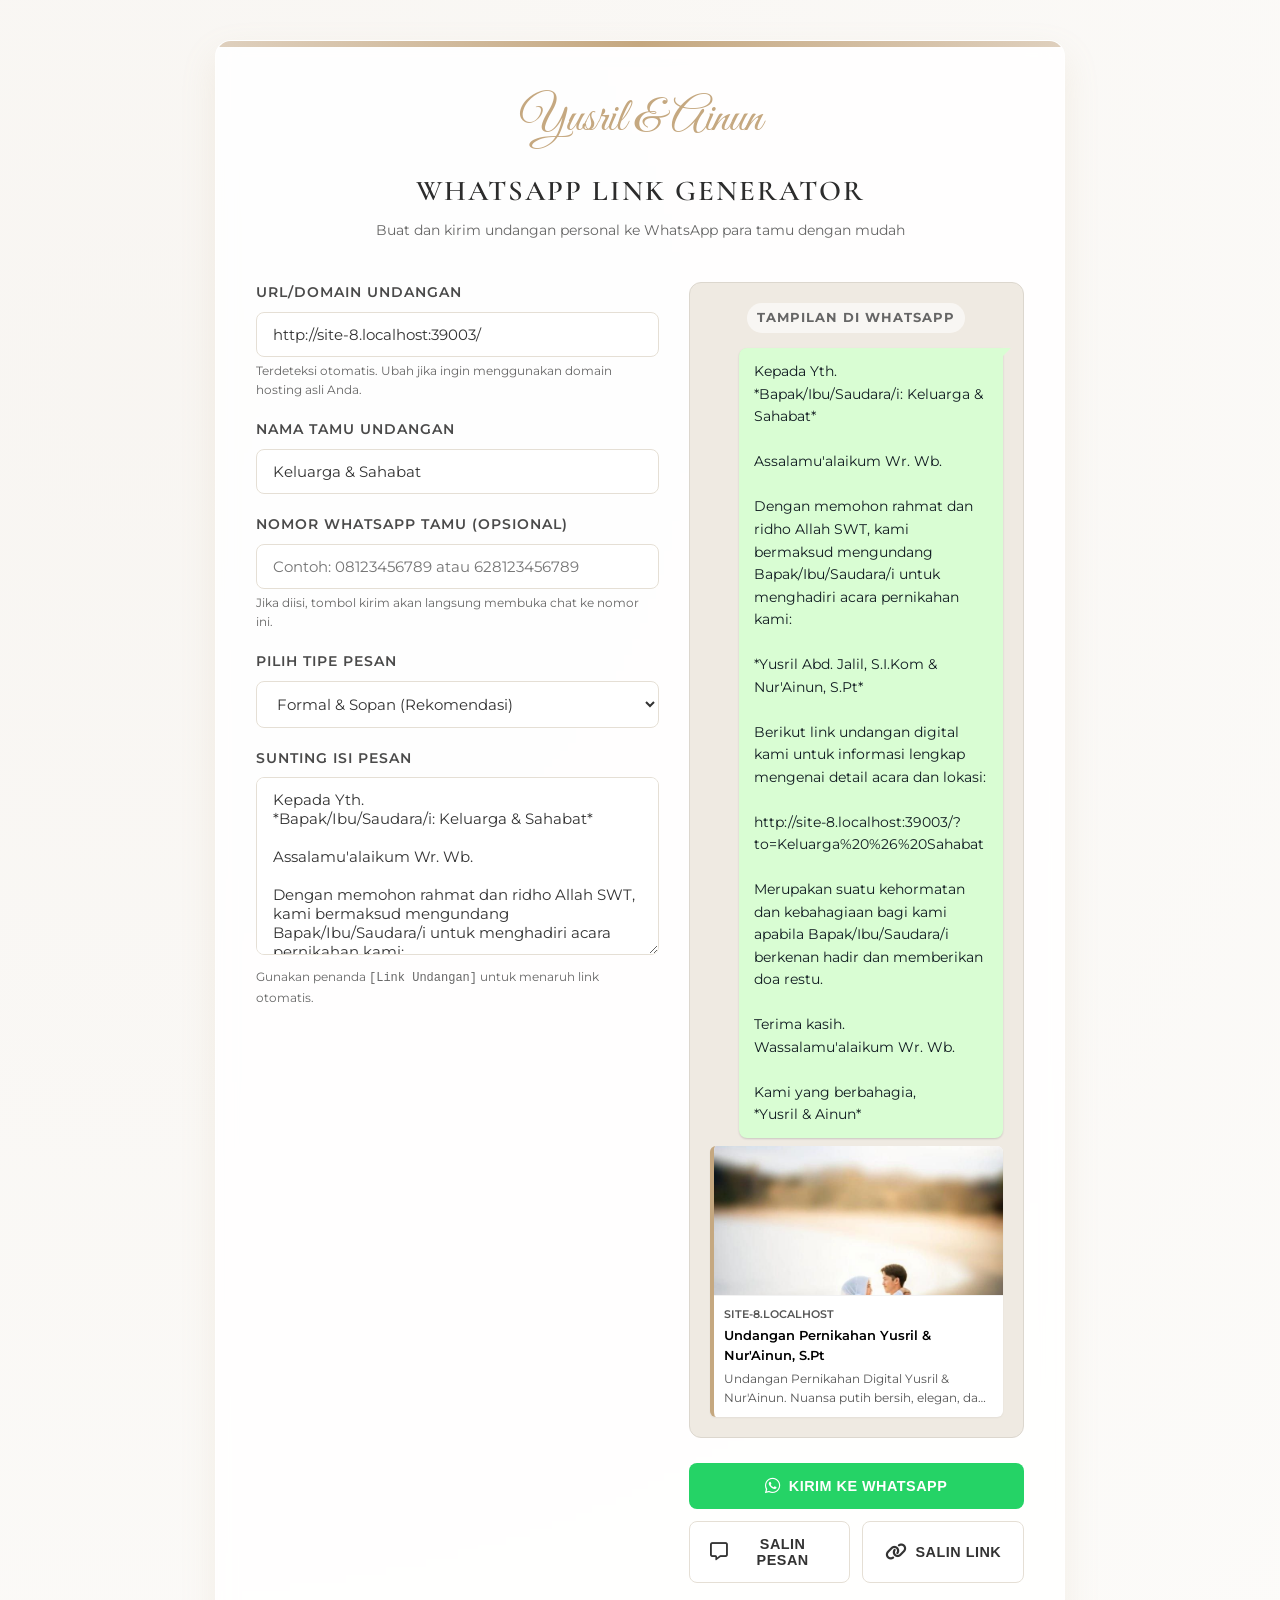
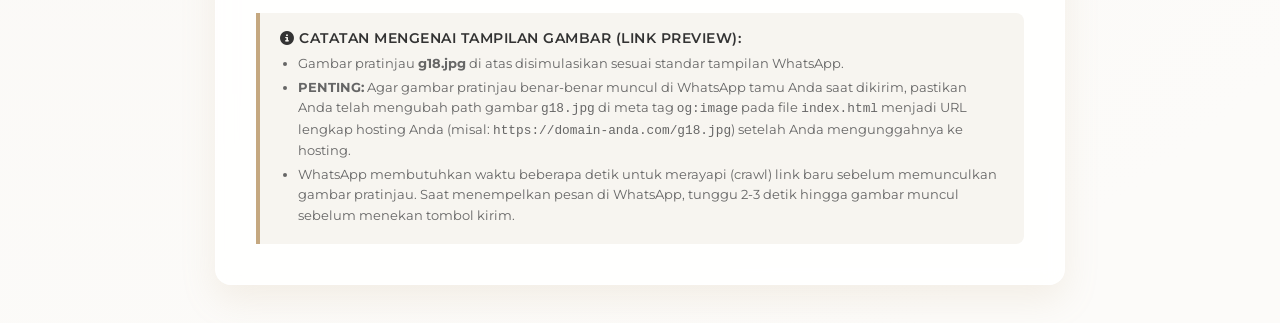
==== share.html @ 55625381 "Add files via upload" ====
<!DOCTYPE html>
<html lang="id">
<head>
  <meta charset="UTF-8">
  <meta name="viewport" content="width=device-width, initial-scale=1.0">
  <title>WhatsApp Link Generator - Yusril & Ainun</title>
  
  <!-- Google Fonts -->
  <link rel="preconnect" href="https://fonts.googleapis.com">
  <link rel="preconnect" href="https://fonts.gstatic.com" crossorigin>
  <link href="https://fonts.googleapis.com/css2?family=Cormorant+Garamond:ital,wght@0,400;0,600;0,700;1,400&family=Montserrat:wght@300;400;500;600;700&family=Great+Vibes&display=swap" rel="stylesheet">
  
  <!-- FontAwesome Icons -->
  <link rel="stylesheet" href="https://cdnjs.cloudflare.com/ajax/libs/font-awesome/6.4.0/css/all.min.css">
  
  <style>
    :root {
      --primary-color: #c5a880;
      --primary-hover: #b3956d;
      --bg-color: #fcfbf9;
      --card-bg: rgba(255, 255, 255, 0.85);
      --text-color: #333333;
      --text-muted: #666666;
      --border-color: #e5dfd5;
      --border-radius: 16px;
      --transition: all 0.3s ease;
    }

    * {
      box-sizing: border-box;
      margin: 0;
      padding: 0;
    }

    body {
      font-family: 'Montserrat', sans-serif;
      background-color: var(--bg-color);
      background-image: radial-gradient(circle at 10% 20%, rgba(247, 244, 240, 0.8) 0%, rgba(252, 251, 249, 1) 90%);
      color: var(--text-color);
      line-height: 1.6;
      padding: 40px 20px;
      min-height: 100vh;
      display: flex;
      flex-direction: column;
      align-items: center;
      justify-content: center;
    }

    .container {
      max-width: 850px;
      width: 100%;
      background: var(--card-bg);
      backdrop-filter: blur(10px);
      -webkit-backdrop-filter: blur(10px);
      border: 1px solid rgba(255, 255, 255, 0.5);
      border-radius: var(--border-radius);
      box-shadow: 0 15px 35px rgba(197, 168, 128, 0.15);
      padding: 40px;
      position: relative;
      overflow: hidden;
    }

    /* Decorative Top Border */
    .container::before {
      content: '';
      position: absolute;
      top: 0;
      left: 0;
      right: 0;
      height: 6px;
      background: linear-gradient(90deg, #dfd0be, var(--primary-color), #dfd0be);
    }

    header {
      text-align: center;
      margin-bottom: 40px;
    }

    .brand-title {
      font-family: 'Great Vibes', cursive;
      font-size: 3rem;
      color: var(--primary-color);
      margin-bottom: 10px;
    }

    .page-title {
      font-family: 'Cormorant Garamond', serif;
      font-size: 1.8rem;
      font-weight: 600;
      letter-spacing: 2px;
      text-transform: uppercase;
      color: #2c2c2c;
    }

    .page-subtitle {
      font-size: 0.9rem;
      color: var(--text-muted);
      margin-top: 5px;
    }

    .grid {
      display: grid;
      grid-template-columns: 1.2fr 1fr;
      gap: 30px;
    }

    @media (max-width: 768px) {
      .grid {
        grid-template-columns: 1fr;
      }
      body {
        padding: 20px 10px;
      }
      .container {
        padding: 25px 15px;
      }
    }

    /* Form Styles */
    .form-group {
      margin-bottom: 20px;
      position: relative;
    }

    label {
      display: block;
      font-size: 0.85rem;
      font-weight: 600;
      letter-spacing: 1px;
      text-transform: uppercase;
      margin-bottom: 8px;
      color: #4a4a4a;
    }

    input, select, textarea {
      width: 100%;
      padding: 12px 16px;
      border: 1px solid var(--border-color);
      background-color: rgba(255, 255, 255, 0.9);
      border-radius: 8px;
      font-family: 'Montserrat', sans-serif;
      font-size: 0.95rem;
      color: var(--text-color);
      transition: var(--transition);
    }

    input:focus, select:focus, textarea:focus {
      outline: none;
      border-color: var(--primary-color);
      box-shadow: 0 0 0 3px rgba(197, 168, 128, 0.15);
    }

    .input-desc {
      font-size: 0.75rem;
      color: var(--text-muted);
      margin-top: 4px;
    }

    /* Preview Panel */
    .preview-panel {
      background-color: #efeae2; /* WhatsApp chat background color */
      background-image: url("https://user-images.githubusercontent.com/15075759/28719144-86dc0f70-73b1-11e7-911d-60d70fcded21.png"); /* WhatsApp chat pattern */
      border-radius: 12px;
      padding: 20px;
      display: flex;
      flex-direction: column;
      height: 100%;
      min-height: 400px;
      border: 1px solid #dcd7ce;
    }

    .preview-header {
      font-size: 0.8rem;
      text-transform: uppercase;
      font-weight: 700;
      letter-spacing: 1px;
      color: #666;
      margin-bottom: 15px;
      text-align: center;
      background: rgba(255, 255, 255, 0.6);
      padding: 5px 10px;
      border-radius: 20px;
      align-self: center;
    }

    /* WhatsApp Bubble styling */
    .chat-bubble {
      background-color: #d9fdd3; /* WhatsApp sent bubble color */
      align-self: flex-end;
      padding: 12px 15px;
      border-radius: 8px 0px 8px 8px;
      max-width: 90%;
      box-shadow: 0 1px 2px rgba(0, 0, 0, 0.15);
      position: relative;
      font-size: 0.88rem;
      white-space: pre-wrap;
      word-wrap: break-word;
      color: #111b21;
    }

    .chat-bubble::after {
      content: '';
      position: absolute;
      top: 0;
      right: -8px;
      width: 0;
      height: 0;
      border: 8px solid transparent;
      border-left-color: #d9fdd3;
      border-top-color: #d9fdd3;
    }

    /* WhatsApp Link Preview Card inside Bubble */
    .link-preview-card {
      background-color: #ffffff;
      border-radius: 6px;
      margin-top: 8px;
      overflow: hidden;
      border-left: 4px solid var(--primary-color);
      display: flex;
      flex-direction: column;
      box-shadow: 0 1px 2px rgba(0, 0, 0, 0.05);
    }

    .preview-img {
      width: 100%;
      height: 150px;
      object-fit: cover;
      border-bottom: 1px solid rgba(0, 0, 0, 0.05);
    }

    .preview-details {
      padding: 10px;
      font-size: 0.8rem;
    }

    .preview-site {
      color: #555;
      font-size: 0.7rem;
      text-transform: uppercase;
      font-weight: 600;
    }

    .preview-title {
      font-weight: 600;
      color: #000;
      margin: 2px 0;
    }

    .preview-desc {
      color: #555;
      font-size: 0.75rem;
      display: -webkit-box;
      -webkit-line-clamp: 2;
      -webkit-box-orient: vertical;
      overflow: hidden;
    }

    /* Buttons */
    .btn-group {
      display: grid;
      grid-template-columns: 1fr;
      gap: 12px;
      margin-top: 25px;
    }

    .btn-row {
      display: grid;
      grid-template-columns: 1fr 1fr;
      gap: 12px;
    }

    .btn {
      display: inline-flex;
      align-items: center;
      justify-content: center;
      padding: 14px 20px;
      font-size: 0.9rem;
      font-weight: 600;
      border-radius: 8px;
      cursor: pointer;
      transition: var(--transition);
      border: none;
      text-decoration: none;
      text-transform: uppercase;
      letter-spacing: 0.5px;
    }

    .btn-primary {
      background-color: #25d366; /* WhatsApp green */
      color: white;
    }

    .btn-primary:hover {
      background-color: #20ba5a;
      box-shadow: 0 4px 12px rgba(37, 211, 102, 0.3);
    }

    .btn-outline {
      background-color: white;
      border: 1px solid var(--border-color);
      color: var(--text-color);
    }

    .btn-outline:hover {
      background-color: #fcfbf9;
      border-color: var(--primary-color);
      color: var(--primary-color);
    }

    .btn i {
      margin-right: 8px;
      font-size: 1.1rem;
    }

    /* Toast Notification */
    .toast {
      position: fixed;
      bottom: 30px;
      left: 50%;
      transform: translateX(-50%) translateY(100px);
      background-color: #333;
      color: white;
      padding: 12px 24px;
      border-radius: 30px;
      font-size: 0.85rem;
      font-weight: 500;
      opacity: 0;
      transition: all 0.4s cubic-bezier(0.175, 0.885, 0.32, 1.275);
      box-shadow: 0 5px 15px rgba(0, 0, 0, 0.2);
      z-index: 1000;
    }

    .toast.show {
      transform: translateX(-50%) translateY(0);
      opacity: 1;
    }

    /* Explanation Card */
    .info-card {
      margin-top: 30px;
      background-color: #f7f5f0;
      border-left: 4px solid var(--primary-color);
      padding: 15px 20px;
      border-radius: 0 8px 8px 0;
      font-size: 0.8rem;
      color: var(--text-muted);
    }

    .info-card h4 {
      color: #333;
      font-weight: 600;
      margin-bottom: 5px;
      font-size: 0.85rem;
      text-transform: uppercase;
      letter-spacing: 0.5px;
    }

    .info-card ul {
      margin-left: 18px;
      margin-top: 5px;
    }

    .info-card li {
      margin-bottom: 3px;
    }
  </style>
</head>
<body>

  <div class="container">
    <header>
      <div class="brand-title">Yusril & Ainun</div>
      <h1 class="page-title">WhatsApp Link Generator</h1>
      <p class="page-subtitle">Buat dan kirim undangan personal ke WhatsApp para tamu dengan mudah</p>
    </header>

    <div class="grid">
      <!-- Left: Form Controls -->
      <div>
        <div class="form-group">
          <label for="base-domain">URL/Domain Undangan</label>
          <input type="url" id="base-domain" placeholder="https://yusril-ainun.my.id/">
          <div class="input-desc">Terdeteksi otomatis. Ubah jika ingin menggunakan domain hosting asli Anda.</div>
        </div>

        <div class="form-group">
          <label for="guest-name">Nama Tamu Undangan</label>
          <input type="text" id="guest-name" placeholder="Contoh: Bapak Budi & Istri" required>
        </div>

        <div class="form-group">
          <label for="guest-phone">Nomor WhatsApp Tamu (Opsional)</label>
          <input type="tel" id="guest-phone" placeholder="Contoh: 08123456789 atau 628123456789">
          <div class="input-desc">Jika diisi, tombol kirim akan langsung membuka chat ke nomor ini.</div>
        </div>

        <div class="form-group">
          <label for="template-select">Pilih Tipe Pesan</label>
          <select id="template-select">
            <option value="formal">Formal & Sopan (Rekomendasi)</option>
            <option value="casual">Teman / Akrab</option>
            <option value="simple">Singkat & Padat</option>
          </select>
        </div>

        <div class="form-group">
          <label for="message-body">Sunting Isi Pesan</label>
          <textarea id="message-body" rows="8"></textarea>
          <div class="input-desc">Gunakan penanda <code>[Link Undangan]</code> untuk menaruh link otomatis.</div>
        </div>
      </div>

      <!-- Right: Preview & Actions -->
      <div style="display: flex; flex-direction: column;">
        <div class="preview-panel">
          <div class="preview-header">Tampilan di WhatsApp</div>
          
          <div class="chat-bubble" id="whatsapp-bubble-text">Pesan akan muncul di sini...</div>
          
          <!-- WhatsApp Link Preview Card -->
          <div class="link-preview-card">
            <img src="g18.jpg" alt="Preview Undangan" class="preview-img">
            <div class="preview-details">
              <div class="preview-site" id="preview-site-name">yusril-ainun.com</div>
              <div class="preview-title">Undangan Pernikahan Yusril & Nur'Ainun, S.Pt</div>
              <div class="preview-desc">Undangan Pernikahan Digital Yusril & Nur'Ainun. Nuansa putih bersih, elegan, dan estetik.</div>
            </div>
          </div>
        </div>

        <div class="btn-group">
          <button type="button" class="btn btn-primary" id="btn-send-wa">
            <i class="fab fa-whatsapp"></i> Kirim ke WhatsApp
          </button>
          
          <div class="btn-row">
            <button type="button" class="btn btn-outline" id="btn-copy-msg">
              <i class="far fa-comment-alt"></i> Salin Pesan
            </button>
            <button type="button" class="btn btn-outline" id="btn-copy-link">
              <i class="fas fa-link"></i> Salin Link
            </button>
          </div>
        </div>
      </div>
    </div>

    <!-- Info Card -->
    <div class="info-card">
      <h4><i class="fas fa-info-circle"></i> Catatan Mengenai Tampilan Gambar (Link Preview):</h4>
      <ul>
        <li>Gambar pratinjau <strong>g18.jpg</strong> di atas disimulasikan sesuai standar tampilan WhatsApp.</li>
        <li><strong>PENTING:</strong> Agar gambar pratinjau benar-benar muncul di WhatsApp tamu Anda saat dikirim, pastikan Anda telah mengubah path gambar <code>g18.jpg</code> di meta tag <code>og:image</code> pada file <code>index.html</code> menjadi URL lengkap hosting Anda (misal: <code>https://domain-anda.com/g18.jpg</code>) setelah Anda mengunggahnya ke hosting.</li>
        <li>WhatsApp membutuhkan waktu beberapa detik untuk merayapi (crawl) link baru sebelum memunculkan gambar pratinjau. Saat menempelkan pesan di WhatsApp, tunggu 2-3 detik hingga gambar muncul sebelum menekan tombol kirim.</li>
      </ul>
    </div>
  </div>

  <div class="toast" id="toast-notif">Teks berhasil disalin!</div>

  <script>
    document.addEventListener('DOMContentLoaded', () => {
      const baseDomainInput = document.getElementById('base-domain');
      const guestNameInput = document.getElementById('guest-name');
      const guestPhoneInput = document.getElementById('guest-phone');
      const templateSelect = document.getElementById('template-select');
      const messageBodyInput = document.getElementById('message-body');
      
      const whatsappBubbleText = document.getElementById('whatsapp-bubble-text');
      const previewSiteName = document.getElementById('preview-site-name');
      
      const btnSendWa = document.getElementById('btn-send-wa');
      const btnCopyMsg = document.getElementById('btn-copy-msg');
      const btnCopyLink = document.getElementById('btn-copy-link');
      const toastNotif = document.getElementById('toast-notif');

      // Auto-detect base URL
      const currentUrl = window.location.href;
      let baseUrl = currentUrl.substring(0, currentUrl.lastIndexOf('/')) + '/';
      if (baseUrl.startsWith('file:///')) {
        baseUrl = 'https://yusril-ainun.com/'; // Placeholder if opened locally
      }
      baseDomainInput.value = baseUrl;

      // Define Message Templates
      const templates = {
        formal: `Kepada Yth.
*Bapak/Ibu/Saudara/i: [Nama Tamu]*

Assalamu'alaikum Wr. Wb.

Dengan memohon rahmat dan ridho Allah SWT, kami bermaksud mengundang Bapak/Ibu/Saudara/i untuk menghadiri acara pernikahan kami:

*Yusril Abd. Jalil, S.I.Kom & Nur'Ainun, S.Pt*

Berikut link undangan digital kami untuk informasi lengkap mengenai detail acara dan lokasi:

[Link Undangan]

Merupakan suatu kehormatan dan kebahagiaan bagi kami apabila Bapak/Ibu/Saudara/i berkenan hadir dan memberikan doa restu.

Terima kasih.
Wassalamu'alaikum Wr. Wb.

Kami yang berbahagia,
*Yusril & Ainun*`,

        casual: `Halo *[Nama Tamu]*,

Apa kabar? Semoga sehat selalu ya.

Kabar bahagia, kami akan melangsungkan pernikahan kami:
*Yusril & Ainun*

Kami sangat berharap kamu bisa hadir di hari bahagia kami ini. Detail acara, lokasi maps, dan galeri foto bisa kamu lihat di link undangan berikut:

[Link Undangan]

Kehadiran dan doa restu darimu akan sangat berarti bagi perjalanan hidup baru kami. Terima kasih ya!

Salam hangat,
*Yusril & Ainun*`,

        simple: `Yth. *[Nama Tamu]*,

Kami mengundang Anda untuk menghadiri pernikahan kami, *Yusril & Ainun*, yang akan diselenggarakan pada Senin, 06 Juli 2026.

Info detail acara & lokasi selengkapnya dapat diakses melalui link undangan berikut:

[Link Undangan]

Terima kasih atas doa restu Anda.

Salam,
*Yusril & Ainun*`
      };

      // Generate the invitation URL
      function generateUrl() {
        const domain = baseDomainInput.value.trim();
        const guestName = guestNameInput.value.trim();
        
        if (!guestName) return domain;
        
        // Encode guest name for URL parameters
        const encodedName = encodeURIComponent(guestName);
        return `${domain}?to=${encodedName}`;
      }

      // Generate the full message text
      function generateMessage() {
        const guestName = guestNameInput.value.trim() || '[Nama Tamu]';
        const invitationUrl = generateUrl();
        const selectedTemplate = templates[templateSelect.value];
        
        let message = selectedTemplate
          .replace(/\[Nama Tamu\]/g, guestName)
          .replace(/\[Link Undangan\]/g, invitationUrl);
          
        return message;
      }

      // Update the UI Preview and site name
      function updatePreview() {
        const message = generateMessage();
        whatsappBubbleText.innerText = message;
        
        // Update site name in preview card based on domain input
        try {
          const domainUrl = new URL(baseDomainInput.value);
          previewSiteName.textContent = domainUrl.hostname || 'yusril-ainun.com';
        } catch (e) {
          previewSiteName.textContent = 'yusril-ainun.com';
        }
      }

      // Handle template change
      templateSelect.addEventListener('change', () => {
        updatePreview();
      });

      // Handle input changes
      baseDomainInput.addEventListener('input', updatePreview);
      guestNameInput.addEventListener('input', updatePreview);
      messageBodyInput.addEventListener('input', () => {
        // Allow manual editing of the generated message body
        whatsappBubbleText.innerText = messageBodyInput.value;
      });

      // Pre-populate message body on load
      guestNameInput.value = "Keluarga & Sahabat";
      updatePreview();
      // Sync the textarea with the generated message
      messageBodyInput.value = generateMessage();

      // Sync textarea on changes to inputs
      const syncTextarea = () => {
        messageBodyInput.value = generateMessage();
      };
      guestNameInput.addEventListener('input', syncTextarea);
      baseDomainInput.addEventListener('input', syncTextarea);
      templateSelect.addEventListener('change', syncTextarea);

      // Show Toast Notification
      function showToast(message) {
        toastNotif.textContent = message;
        toastNotif.classList.add('show');
        setTimeout(() => {
          toastNotif.classList.remove('show');
        }, 2000);
      }

      // Copy Link Button Action
      btnCopyLink.addEventListener('click', () => {
        const link = generateUrl();
        navigator.clipboard.writeText(link).then(() => {
          showToast('Link undangan berhasil disalin!');
        }).catch(err => {
          console.error('Gagal menyalin link:', err);
        });
      });

      // Copy Message Button Action
      btnCopyMsg.addEventListener('click', () => {
        const messageText = messageBodyInput.value;
        navigator.clipboard.writeText(messageText).then(() => {
          showToast('Pesan WhatsApp berhasil disalin!');
        }).catch(err => {
          console.error('Gagal menyalin pesan:', err);
        });
      });

      // Send via WhatsApp Button Action
      btnSendWa.addEventListener('click', () => {
        const messageText = encodeURIComponent(messageBodyInput.value);
        let phone = guestPhoneInput.value.trim();
        
        // Clean phone number from spaces, dashes, etc.
        phone = phone.replace(/[^0-9]/g, '');
        
        // Format phone number to international standard (start with 62)
        if (phone.startsWith('0')) {
          phone = '62' + phone.substring(1);
        }

        let whatsappUrl = '';
        if (phone) {
          whatsappUrl = `https://api.whatsapp.com/send?phone=${phone}&text=${messageText}`;
        } else {
          whatsappUrl = `https://api.whatsapp.com/send?text=${messageText}`;
        }

        window.open(whatsappUrl, '_blank');
      });
    });
  </script>
</body>
</html>
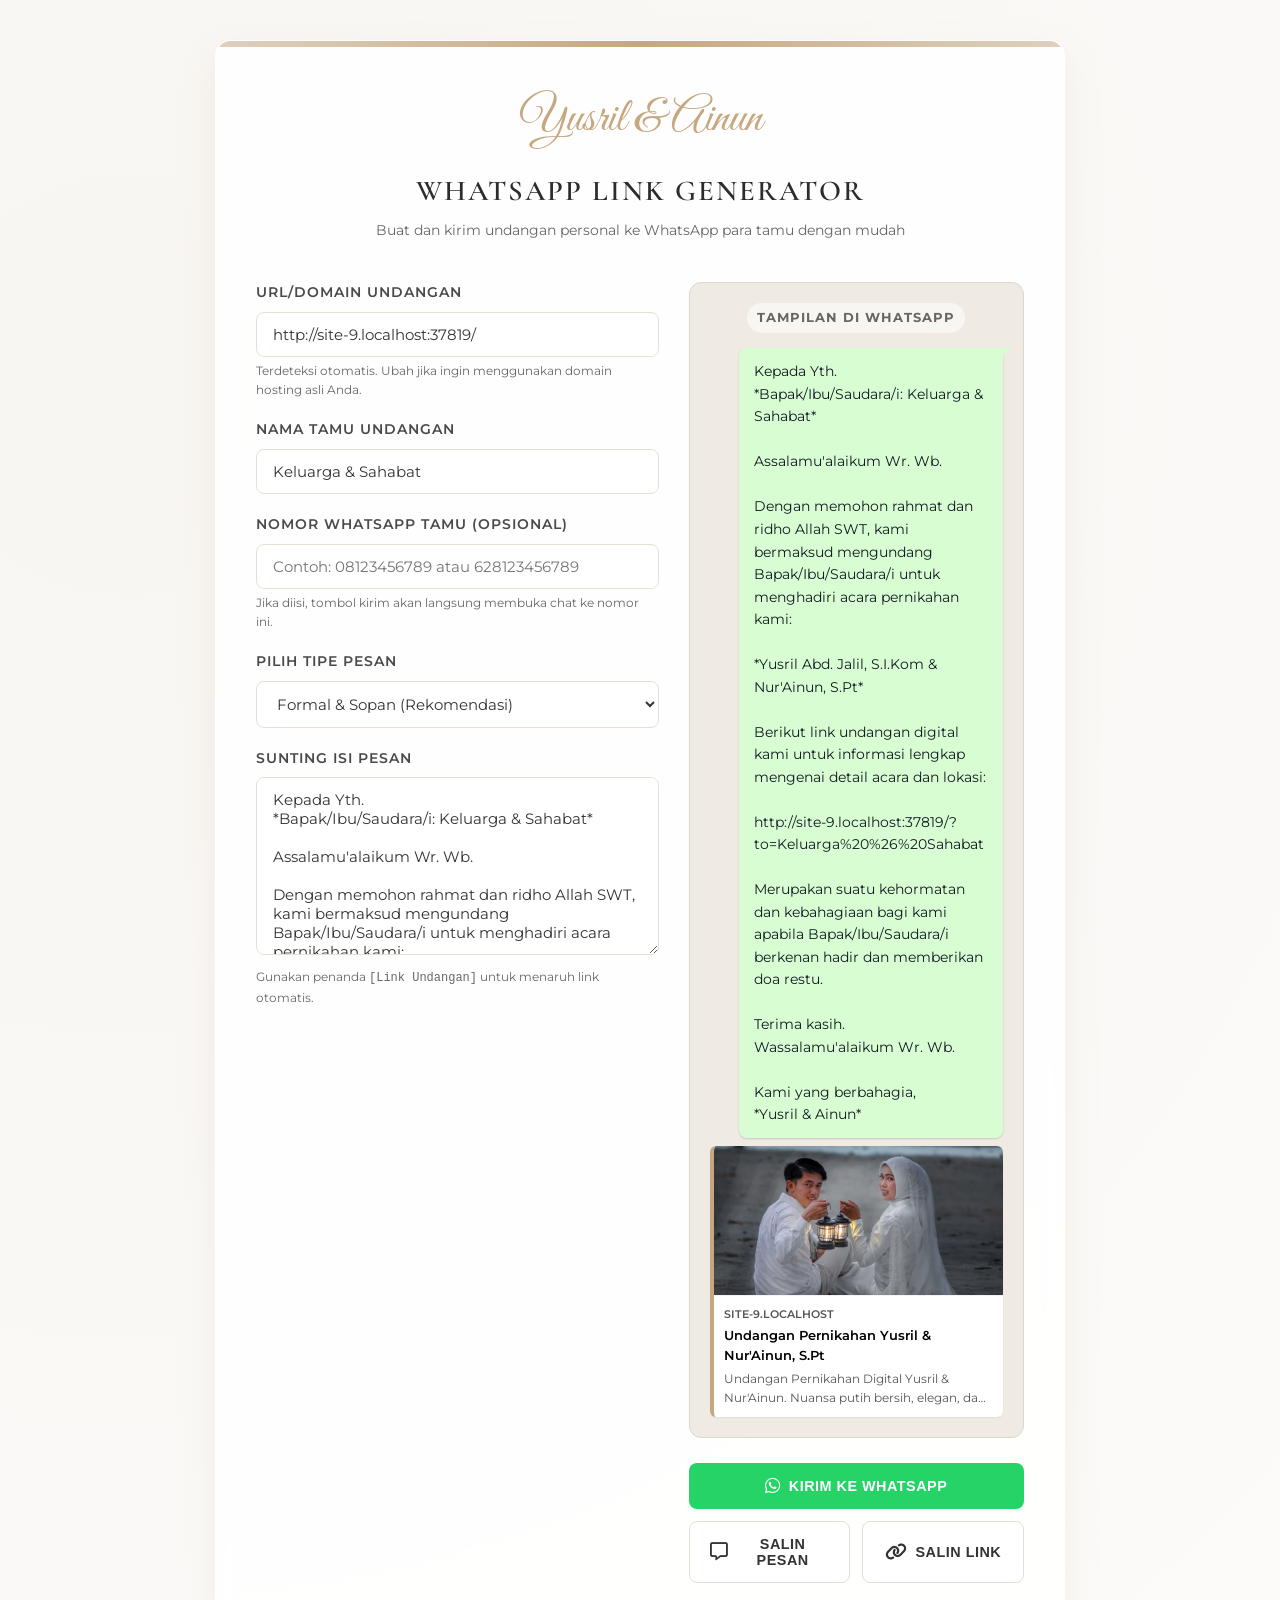
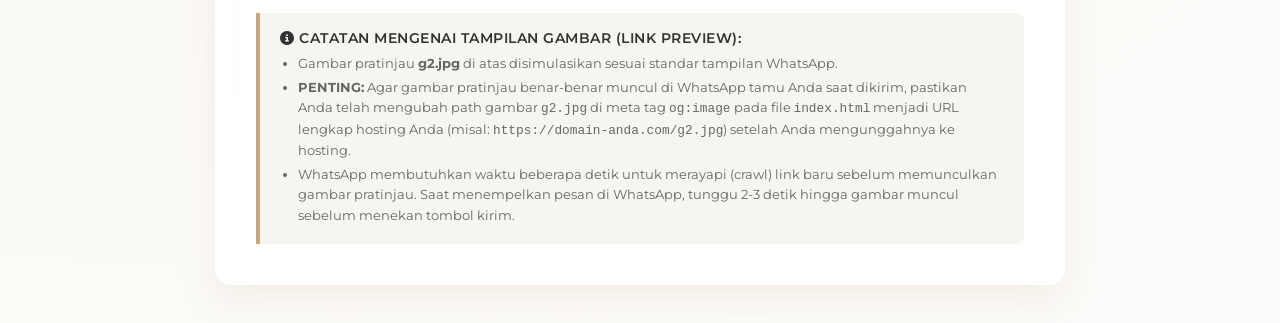
==== commit ac1d43ac: "Add files via upload" ====
--- a/share.html
+++ b/share.html
@@ -420,7 +420,7 @@
           
           <!-- WhatsApp Link Preview Card -->
           <div class="link-preview-card">
-            <img src="g18.jpg" alt="Preview Undangan" class="preview-img">
+            <img src="g2.jpg" alt="Preview Undangan" class="preview-img">
             <div class="preview-details">
               <div class="preview-site" id="preview-site-name">yusril-ainun.com</div>
               <div class="preview-title">Undangan Pernikahan Yusril & Nur'Ainun, S.Pt</div>
@@ -450,8 +450,8 @@
     <div class="info-card">
       <h4><i class="fas fa-info-circle"></i> Catatan Mengenai Tampilan Gambar (Link Preview):</h4>
       <ul>
-        <li>Gambar pratinjau <strong>g18.jpg</strong> di atas disimulasikan sesuai standar tampilan WhatsApp.</li>
-        <li><strong>PENTING:</strong> Agar gambar pratinjau benar-benar muncul di WhatsApp tamu Anda saat dikirim, pastikan Anda telah mengubah path gambar <code>g18.jpg</code> di meta tag <code>og:image</code> pada file <code>index.html</code> menjadi URL lengkap hosting Anda (misal: <code>https://domain-anda.com/g18.jpg</code>) setelah Anda mengunggahnya ke hosting.</li>
+        <li>Gambar pratinjau <strong>g2.jpg</strong> di atas disimulasikan sesuai standar tampilan WhatsApp.</li>
+        <li><strong>PENTING:</strong> Agar gambar pratinjau benar-benar muncul di WhatsApp tamu Anda saat dikirim, pastikan Anda telah mengubah path gambar <code>g2.jpg</code> di meta tag <code>og:image</code> pada file <code>index.html</code> menjadi URL lengkap hosting Anda (misal: <code>https://domain-anda.com/g2.jpg</code>) setelah Anda mengunggahnya ke hosting.</li>
         <li>WhatsApp membutuhkan waktu beberapa detik untuk merayapi (crawl) link baru sebelum memunculkan gambar pratinjau. Saat menempelkan pesan di WhatsApp, tunggu 2-3 detik hingga gambar muncul sebelum menekan tombol kirim.</li>
       </ul>
     </div>
